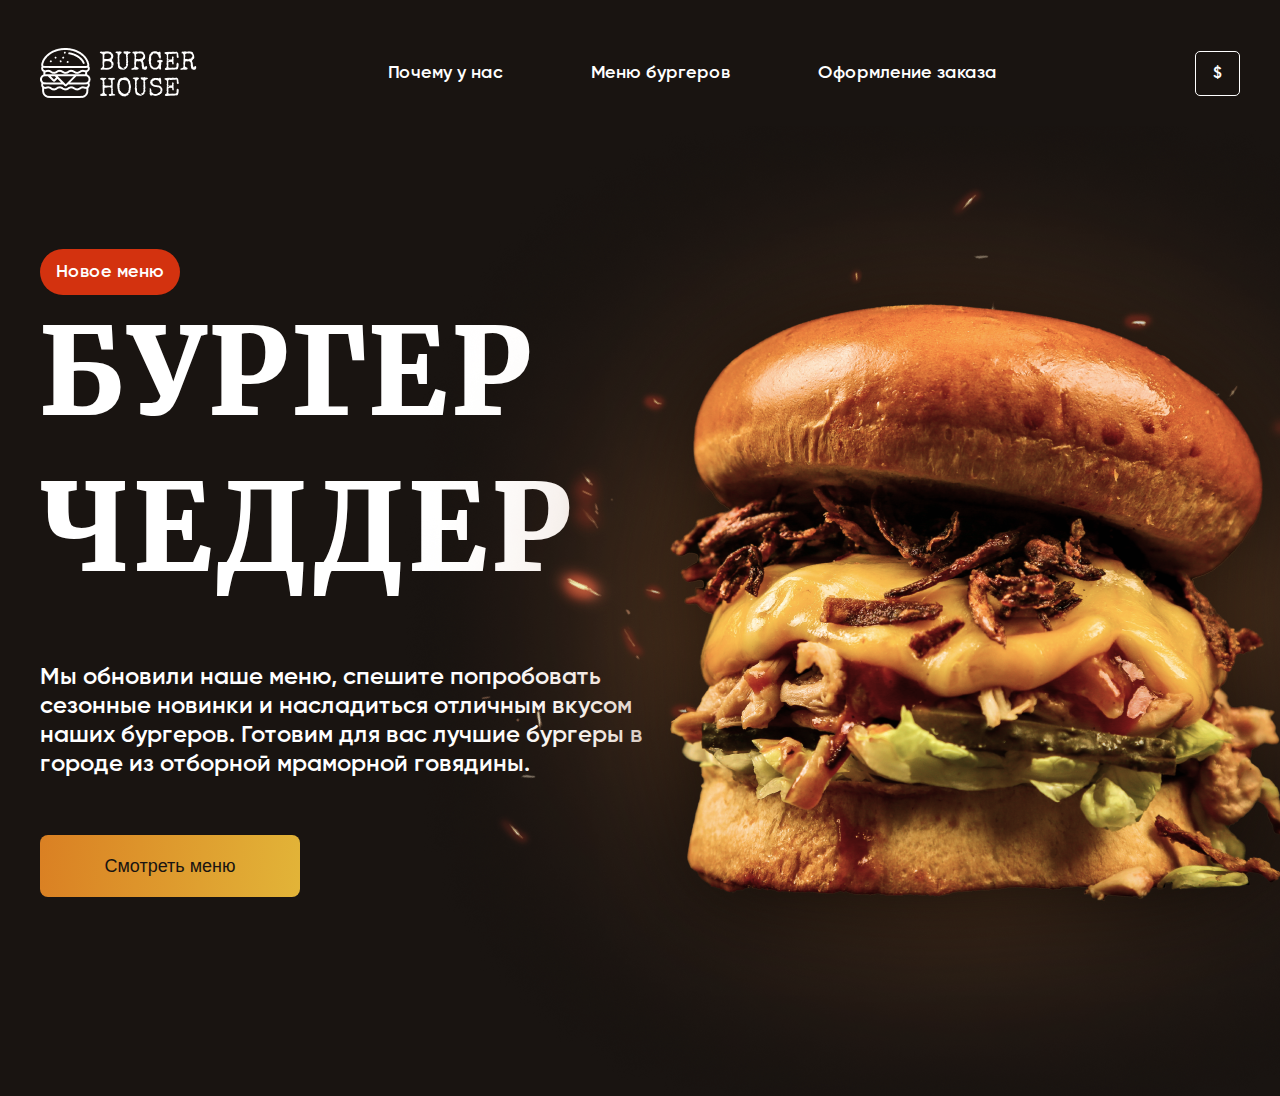
==== index.html @ 92b22e12 "first" ====
<!DOCTYPE html>
<html lang="en">
<head>
    <meta charset="UTF-8">
    <title>БУРГЕР ЧЕДДЕР</title>
    <link rel="stylesheet" href="styles/style.css">
</head>
<body>
<section class="main">
    <header class="header">
        <div class="container">
            <div class="logo">
                <img src="images/logo.png" alt="logo">
            </div>
            <nav class="menu">
                <ul class="menu-list">
                    <li class="menu-item">
                        <a href="#">Почему у нас</a>
                    </li>
                    <li class="menu-item">
                        <a href="#">Меню бургеров</a>
                    </li>
                    <li class="menu-item">
                        <a href="#">Оформление заказа</a>
                    </li>
                </ul>
            </nav>
            <div class="currency" title="Изменить валюту">$</div>
        </div>
    </header>
    <section class="main-content">
        <div class="container">
            <div class="main-info">
                <span class="main-small-info">Новое меню</span>
                <h1 class="main-title">бургер чеддер</h1>
                <p class="main-text">
                    Мы обновили наше меню, спешите попробовать сезонные новинки и насладиться отличным вкусом наших
                    бургеров. Готовим для вас лучшие бургеры в городе из отборной мраморной говядины.
                </p>
                <div class="main-action">
                    <button class="button">Смотреть меню</button>
                </div>
            </div>
            <img src="images/main_burger.png" alt="Big burger" class="main-image">
        </div>
    </section>
</section>
</body>
</html>
---- styles/style.css ----
* {
    margin: 0;
    padding: 0;
}

@font-face {
    font-family: 'Gilroy';
    src: url('../fonts/Gilroy-Semibold.ttf');
}

@font-face {
    font-family: 'Merriweather';
    src: url('../fonts/Merriweather-Black.ttf');
}

body {
    background-color: #191411;
    font-family: 'Gilroy', sans-serif;
    color: white;
}

.container {
    max-width: 1200px;
    margin: 0 auto;
}

.button {
    border-radius: 8px;
    background: linear-gradient(95.61deg, #DA8023 0%, #E2B438 100%);
    width: 260px;
    height: 62px;
    padding: 20px;
    box-sizing: border-box;
    display: flex;
    justify-content: center;
    align-items: center;
    border: none;
    cursor: pointer;
    outline: none;
    color: #191411;
    font-size: 18px;
}

.button:hover {
    background: linear-gradient(95.61deg, #ac6115 0%, #9e7a19 100%);
}

.main {
    overflow: hidden;
    background-image: url('../images/main_bg.png');
    background-position: top center;
}

.header {
    padding: 48px 0;
}

.header .container {
    display: flex;
    align-items: center;
}

.logo img {
    vertical-align: bottom;
}

.menu {
    margin-left: 191px;
}

.menu-list {
    list-style: none;
    display: flex;
}

.menu-item {
    margin-right: 88px;
}

.menu-item a {
    text-decoration: none;
    font-size: 18px;
    color: white;
    cursor: pointer;
}

.menu-item a:hover {
    border-bottom: 2px solid white;
}

.currency {
    border-radius: 5px;
    border: 1px solid #FFF;
    width: 45px;
    height: 45px;
    padding: 6px;
    box-sizing: border-box;
    text-align: center;
    cursor: pointer;
    line-height: 32px;
    margin-left: auto;
    user-select: none;
}

.main-content {
    padding-top: 103px;
    padding-bottom: 199px;
}

.main-content .container {
    position: relative;
}

.main-info {
    max-width: 608px;
}

.main-small-info {
    border-radius: 100px;
    background-color: #D3320F;
    padding: 12px 16px;
    box-sizing: border-box;
    display: inline-block;
    font-size: 18px;
}

.main-title {
    font-family: 'Merriweather', sans-serif;
    font-size: 120px;
    line-height: 130%;
    letter-spacing: 3.6px;
    text-transform: uppercase;
    margin-bottom: 56px;
}

.main-text {
    font-size: 24px;
    line-height: 29px;
    margin-bottom: 56px;
}

.main-image {
    position: absolute;
    top: -123px;
    left: calc(100% - 991px);
}
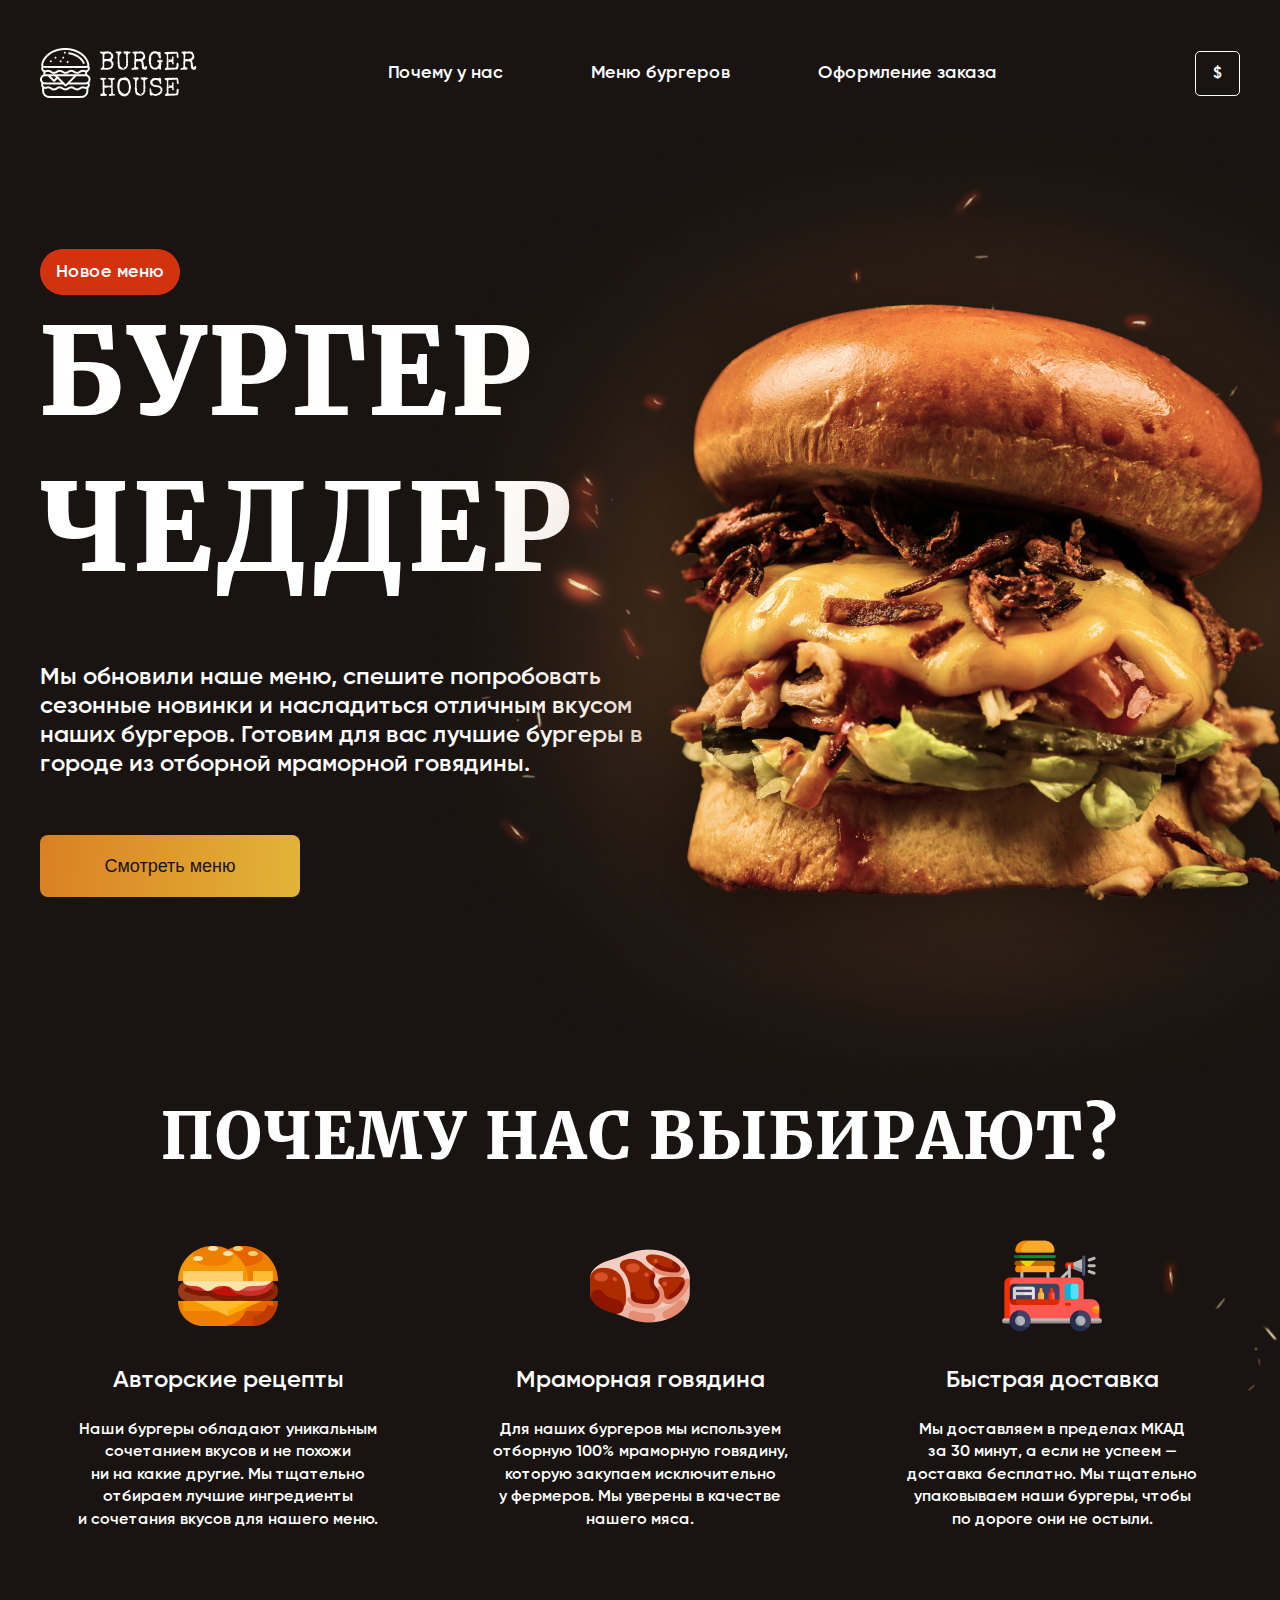
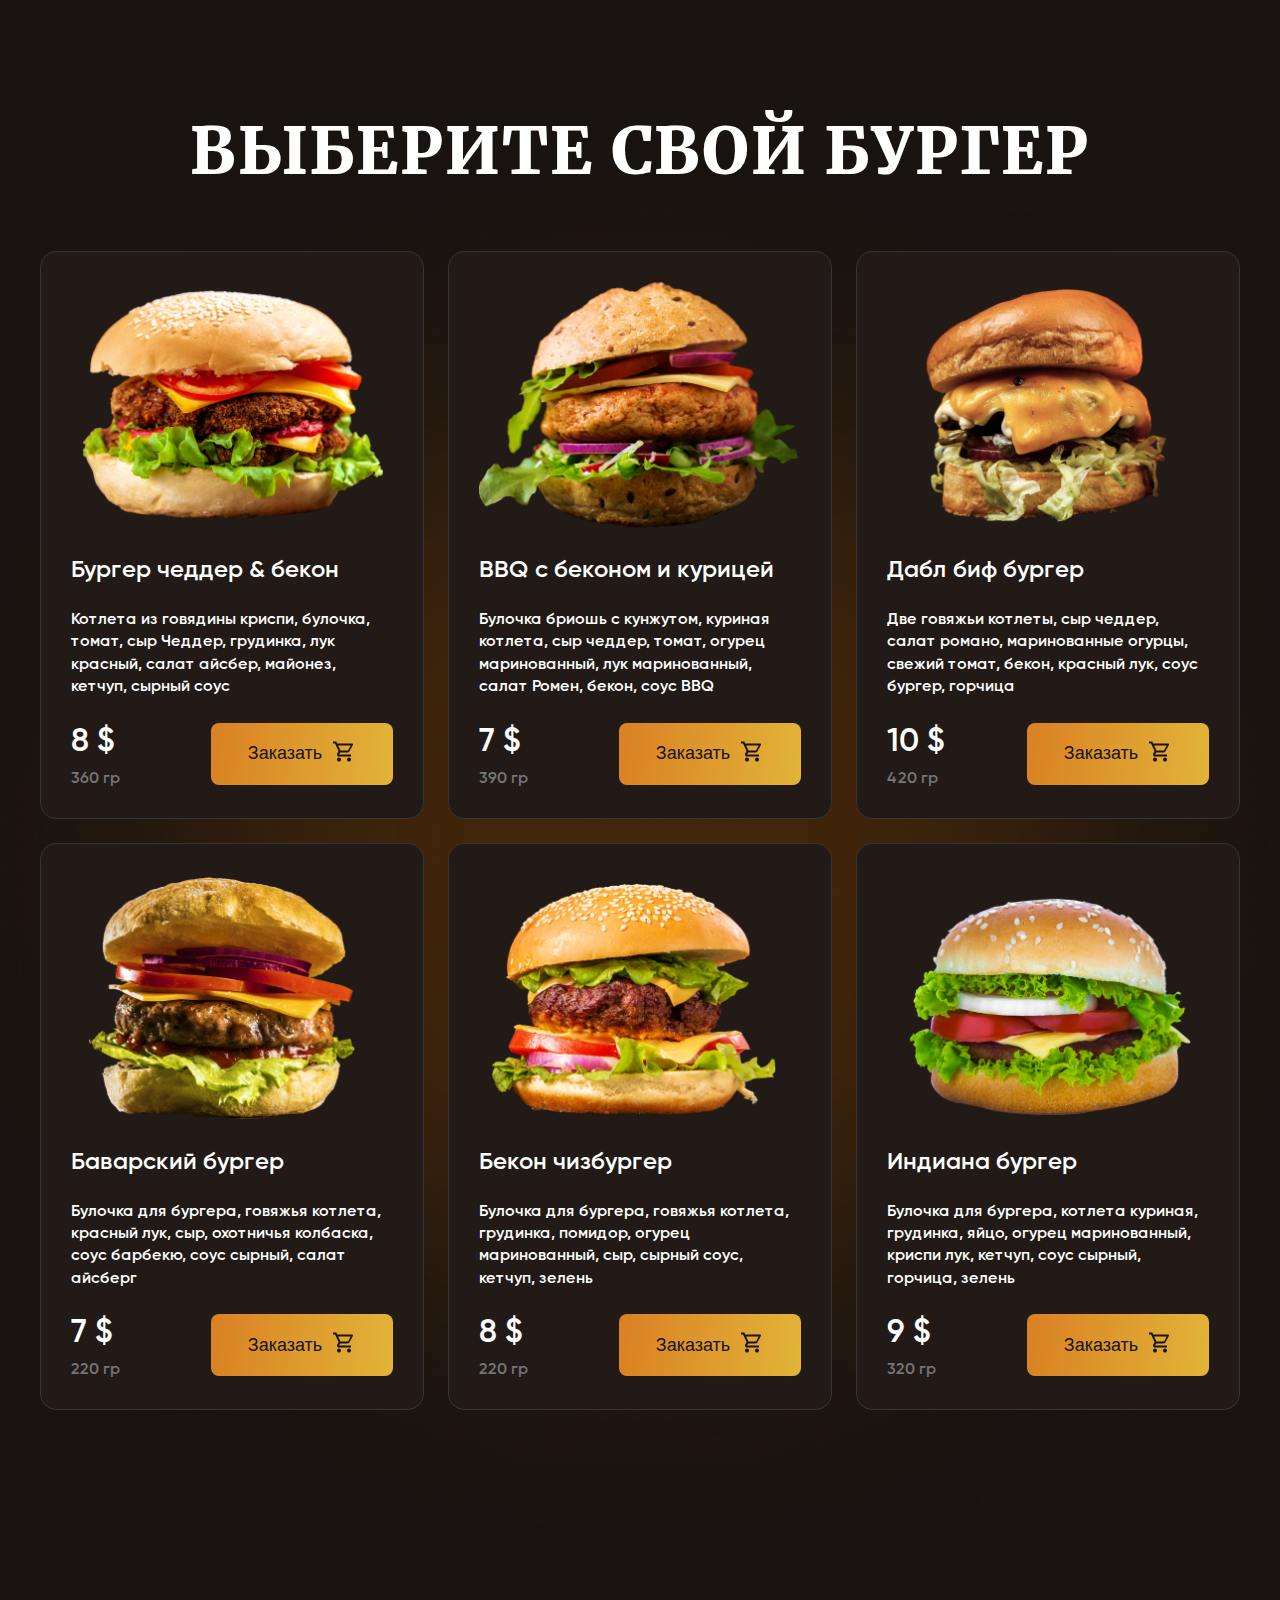
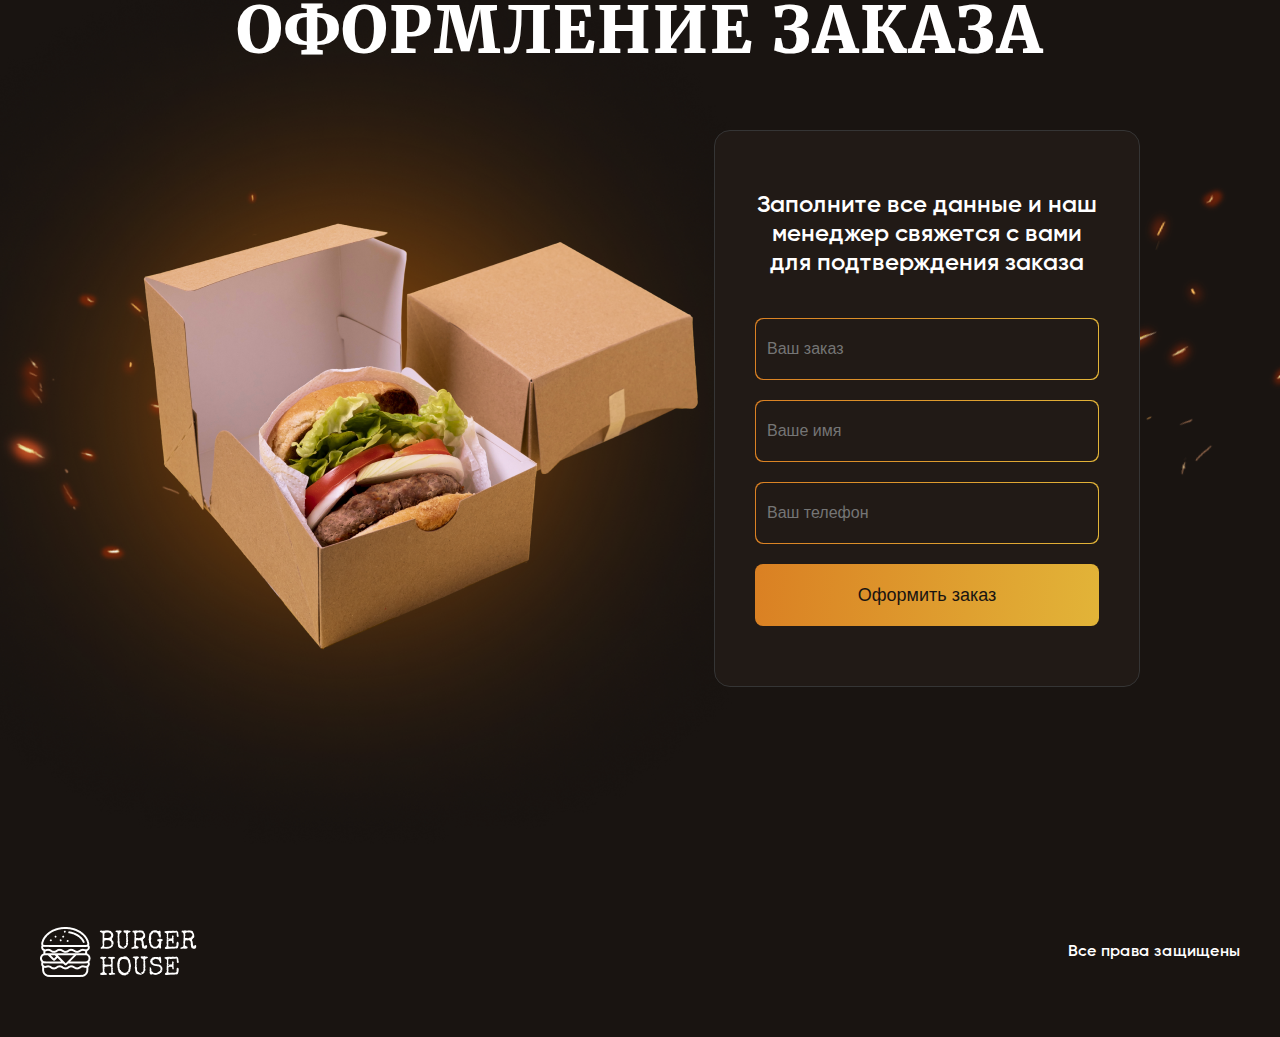
==== commit 5e6b0086: "final desktop" ====
--- a/index.html
+++ b/index.html
@@ -45,5 +45,260 @@
         </div>
     </section>
 </section>
+
+<section class="why">
+    <div class="container">
+        <div class="why-title common-title">почему нас выбирают?</div>
+        <div class="why-items">
+            <div class="why-item">
+                <img src="images/burger.png" alt="burger" class="why-item-image">
+                <div class="why-item-title">Авторские рецепты</div>
+                <div class="why-item-text">Наши бургеры обладают уникальным сочетанием вкусов и не похожи ни на какие
+                    другие. Мы тщательно отбираем лучшие ингредиенты и сочетания вкусов для нашего меню.
+                </div>
+            </div>
+            <div class="why-item">
+                <img src="images/meat.png" alt="meat" class="why-item-image">
+                <div class="why-item-title">Мраморная говядина</div>
+                <div class="why-item-text">Для наших бургеров мы используем отборную 100% мраморную говядину, которую
+                    закупаем исключительно у фермеров. Мы уверены в качестве нашего мяса.
+                </div>
+            </div>
+            <div class="why-item">
+                <img src="images/food_truck.png" alt="food track" class="why-item-image">
+                <div class="why-item-title">Быстрая доставка</div>
+                <div class="why-item-text">Мы доставляем в пределах МКАД за 30 минут, а если не успеем — доставка
+                    бесплатно. Мы тщательно упаковываем наши бургеры, чтобы по дороге они не остыли.
+                </div>
+            </div>
+        </div>
+    </div>
+</section>
+
+<section class="products">
+    <div class="container">
+        <div class="products-title common-title">выберите свой бургер</div>
+        <div class="products-items">
+            <div class="products-item">
+                <div class="products-item-image">
+                    <img src="images/burger1.png" alt="burger 1">
+                </div>
+                <div class="products-item-title">Бургер чеддер & бекон</div>
+                <div class="products-item-text">
+                    Котлета из говядины криспи, булочка, томат, сыр Чеддер, грудинка, лук красный, салат айсбер,
+                    майонез, кетчуп, сырный соус
+                </div>
+                <div class="products-item-extra">
+                    <div class="products-item-info">
+                        <div class="products-item-price">8 $</div>
+                        <div class="products-item-weight">360 гр</div>
+                    </div>
+                    <div class="products-item-action">
+                        <button class="button products-button">
+                            <span>Заказать</span>
+                            <span>
+                                <svg width="24" height="25" viewBox="0 0 24 25" fill="none"
+                                     xmlns="http://www.w3.org/2000/svg">
+                                <g id="shopping-card">
+                                <path id="Vector"
+                                      d="M17 18.5C17.5304 18.5 18.0391 18.7107 18.4142 19.0858C18.7893 19.4609 19 19.9696 19 20.5C19 21.0304 18.7893 21.5391 18.4142 21.9142C18.0391 22.2893 17.5304 22.5 17 22.5C16.4696 22.5 15.9609 22.2893 15.5858 21.9142C15.2107 21.5391 15 21.0304 15 20.5C15 19.39 15.89 18.5 17 18.5ZM1 2.5H4.27L5.21 4.5H20C20.2652 4.5 20.5196 4.60536 20.7071 4.79289C20.8946 4.98043 21 5.23478 21 5.5C21 5.67 20.95 5.84 20.88 6L17.3 12.47C16.96 13.08 16.3 13.5 15.55 13.5H8.1L7.2 15.13L7.17 15.25C7.17 15.3163 7.19634 15.3799 7.24322 15.4268C7.29011 15.4737 7.3537 15.5 7.42 15.5H19V17.5H7C6.46957 17.5 5.96086 17.2893 5.58579 16.9142C5.21071 16.5391 5 16.0304 5 15.5C5 15.15 5.09 14.82 5.24 14.54L6.6 12.09L3 4.5H1V2.5ZM7 18.5C7.53043 18.5 8.03914 18.7107 8.41421 19.0858C8.78929 19.4609 9 19.9696 9 20.5C9 21.0304 8.78929 21.5391 8.41421 21.9142C8.03914 22.2893 7.53043 22.5 7 22.5C6.46957 22.5 5.96086 22.2893 5.58579 21.9142C5.21071 21.5391 5 21.0304 5 20.5C5 19.39 5.89 18.5 7 18.5ZM16 11.5L18.78 6.5H6.14L8.5 11.5H16Z"
+                                      fill="#191411"/>
+                                </g>
+                                </svg>
+                            </span>
+                        </button>
+                    </div>
+                </div>
+            </div>
+            <div class="products-item">
+                <div class="products-item-image">
+                    <img src="images/burger2.png" alt="burger 2">
+                </div>
+                <div class="products-item-title">BBQ с беконом и курицей</div>
+                <div class="products-item-text">
+                    Булочка бриошь с кунжутом, куриная котлета, сыр чеддер, томат, огурец маринованный, лук
+                    маринованный, салат Ромен, бекон, соус BBQ
+                </div>
+                <div class="products-item-extra">
+                    <div class="products-item-info">
+                        <div class="products-item-price">7 $</div>
+                        <div class="products-item-weight">390 гр</div>
+                    </div>
+                    <div class="products-item-action">
+                        <button class="button products-button">
+                            <span>Заказать</span>
+                            <span>
+                                <svg width="24" height="25" viewBox="0 0 24 25" fill="none"
+                                     xmlns="http://www.w3.org/2000/svg">
+                                <g id="shopping-card">
+                                <path id="Vector"
+                                      d="M17 18.5C17.5304 18.5 18.0391 18.7107 18.4142 19.0858C18.7893 19.4609 19 19.9696 19 20.5C19 21.0304 18.7893 21.5391 18.4142 21.9142C18.0391 22.2893 17.5304 22.5 17 22.5C16.4696 22.5 15.9609 22.2893 15.5858 21.9142C15.2107 21.5391 15 21.0304 15 20.5C15 19.39 15.89 18.5 17 18.5ZM1 2.5H4.27L5.21 4.5H20C20.2652 4.5 20.5196 4.60536 20.7071 4.79289C20.8946 4.98043 21 5.23478 21 5.5C21 5.67 20.95 5.84 20.88 6L17.3 12.47C16.96 13.08 16.3 13.5 15.55 13.5H8.1L7.2 15.13L7.17 15.25C7.17 15.3163 7.19634 15.3799 7.24322 15.4268C7.29011 15.4737 7.3537 15.5 7.42 15.5H19V17.5H7C6.46957 17.5 5.96086 17.2893 5.58579 16.9142C5.21071 16.5391 5 16.0304 5 15.5C5 15.15 5.09 14.82 5.24 14.54L6.6 12.09L3 4.5H1V2.5ZM7 18.5C7.53043 18.5 8.03914 18.7107 8.41421 19.0858C8.78929 19.4609 9 19.9696 9 20.5C9 21.0304 8.78929 21.5391 8.41421 21.9142C8.03914 22.2893 7.53043 22.5 7 22.5C6.46957 22.5 5.96086 22.2893 5.58579 21.9142C5.21071 21.5391 5 21.0304 5 20.5C5 19.39 5.89 18.5 7 18.5ZM16 11.5L18.78 6.5H6.14L8.5 11.5H16Z"
+                                      fill="#191411"/>
+                                </g>
+                                </svg>
+                            </span>
+                        </button>
+                    </div>
+                </div>
+            </div>
+            <div class="products-item">
+                <div class="products-item-image">
+                    <img src="images/burger3.png" alt="burger 3">
+                </div>
+                <div class="products-item-title">Дабл биф бургер</div>
+                <div class="products-item-text">
+                    Две говяжьи котлеты, сыр чеддер, салат романо, маринованные огурцы, свежий томат, бекон, красный
+                    лук, соус бургер, горчица
+                </div>
+                <div class="products-item-extra">
+                    <div class="products-item-info">
+                        <div class="products-item-price">10 $</div>
+                        <div class="products-item-weight">420 гр</div>
+                    </div>
+                    <div class="products-item-action">
+                        <button class="button products-button">
+                            <span>Заказать</span>
+                            <span>
+                                <svg width="24" height="25" viewBox="0 0 24 25" fill="none"
+                                     xmlns="http://www.w3.org/2000/svg">
+                                <g id="shopping-card">
+                                <path id="Vector"
+                                      d="M17 18.5C17.5304 18.5 18.0391 18.7107 18.4142 19.0858C18.7893 19.4609 19 19.9696 19 20.5C19 21.0304 18.7893 21.5391 18.4142 21.9142C18.0391 22.2893 17.5304 22.5 17 22.5C16.4696 22.5 15.9609 22.2893 15.5858 21.9142C15.2107 21.5391 15 21.0304 15 20.5C15 19.39 15.89 18.5 17 18.5ZM1 2.5H4.27L5.21 4.5H20C20.2652 4.5 20.5196 4.60536 20.7071 4.79289C20.8946 4.98043 21 5.23478 21 5.5C21 5.67 20.95 5.84 20.88 6L17.3 12.47C16.96 13.08 16.3 13.5 15.55 13.5H8.1L7.2 15.13L7.17 15.25C7.17 15.3163 7.19634 15.3799 7.24322 15.4268C7.29011 15.4737 7.3537 15.5 7.42 15.5H19V17.5H7C6.46957 17.5 5.96086 17.2893 5.58579 16.9142C5.21071 16.5391 5 16.0304 5 15.5C5 15.15 5.09 14.82 5.24 14.54L6.6 12.09L3 4.5H1V2.5ZM7 18.5C7.53043 18.5 8.03914 18.7107 8.41421 19.0858C8.78929 19.4609 9 19.9696 9 20.5C9 21.0304 8.78929 21.5391 8.41421 21.9142C8.03914 22.2893 7.53043 22.5 7 22.5C6.46957 22.5 5.96086 22.2893 5.58579 21.9142C5.21071 21.5391 5 21.0304 5 20.5C5 19.39 5.89 18.5 7 18.5ZM16 11.5L18.78 6.5H6.14L8.5 11.5H16Z"
+                                      fill="#191411"/>
+                                </g>
+                                </svg>
+                            </span>
+                        </button>
+                    </div>
+                </div>
+            </div>
+            <div class="products-item">
+                <div class="products-item-image">
+                    <img src="images/burger4.png" alt="burger 4">
+                </div>
+                <div class="products-item-title">Баварский бургер</div>
+                <div class="products-item-text">
+                    Булочка для бургера, говяжья котлета, красный лук, сыр, охотничья колбаска, соус барбекю, соус
+                    сырный, салат айсберг
+                </div>
+                <div class="products-item-extra">
+                    <div class="products-item-info">
+                        <div class="products-item-price">7 $</div>
+                        <div class="products-item-weight">220 гр</div>
+                    </div>
+                    <div class="products-item-action">
+                        <button class="button products-button">
+                            <span>Заказать</span>
+                            <span>
+                                <svg width="24" height="25" viewBox="0 0 24 25" fill="none"
+                                     xmlns="http://www.w3.org/2000/svg">
+                                <g id="shopping-card">
+                                <path id="Vector"
+                                      d="M17 18.5C17.5304 18.5 18.0391 18.7107 18.4142 19.0858C18.7893 19.4609 19 19.9696 19 20.5C19 21.0304 18.7893 21.5391 18.4142 21.9142C18.0391 22.2893 17.5304 22.5 17 22.5C16.4696 22.5 15.9609 22.2893 15.5858 21.9142C15.2107 21.5391 15 21.0304 15 20.5C15 19.39 15.89 18.5 17 18.5ZM1 2.5H4.27L5.21 4.5H20C20.2652 4.5 20.5196 4.60536 20.7071 4.79289C20.8946 4.98043 21 5.23478 21 5.5C21 5.67 20.95 5.84 20.88 6L17.3 12.47C16.96 13.08 16.3 13.5 15.55 13.5H8.1L7.2 15.13L7.17 15.25C7.17 15.3163 7.19634 15.3799 7.24322 15.4268C7.29011 15.4737 7.3537 15.5 7.42 15.5H19V17.5H7C6.46957 17.5 5.96086 17.2893 5.58579 16.9142C5.21071 16.5391 5 16.0304 5 15.5C5 15.15 5.09 14.82 5.24 14.54L6.6 12.09L3 4.5H1V2.5ZM7 18.5C7.53043 18.5 8.03914 18.7107 8.41421 19.0858C8.78929 19.4609 9 19.9696 9 20.5C9 21.0304 8.78929 21.5391 8.41421 21.9142C8.03914 22.2893 7.53043 22.5 7 22.5C6.46957 22.5 5.96086 22.2893 5.58579 21.9142C5.21071 21.5391 5 21.0304 5 20.5C5 19.39 5.89 18.5 7 18.5ZM16 11.5L18.78 6.5H6.14L8.5 11.5H16Z"
+                                      fill="#191411"/>
+                                </g>
+                                </svg>
+                            </span>
+                        </button>
+                    </div>
+                </div>
+            </div>
+            <div class="products-item">
+                <div class="products-item-image">
+                    <img src="images/burger5.png" alt="burger 5">
+                </div>
+                <div class="products-item-title">Бекон чизбургер</div>
+                <div class="products-item-text">
+                    Булочка для бургера, говяжья котлета, грудинка, помидор, огурец маринованный, сыр, сырный соус,
+                    кетчуп, зелень
+                </div>
+                <div class="products-item-extra">
+                    <div class="products-item-info">
+                        <div class="products-item-price">8 $</div>
+                        <div class="products-item-weight">220 гр</div>
+                    </div>
+                    <div class="products-item-action">
+                        <button class="button products-button">
+                            <span>Заказать</span>
+                            <span>
+                                <svg width="24" height="25" viewBox="0 0 24 25" fill="none"
+                                     xmlns="http://www.w3.org/2000/svg">
+                                <g id="shopping-card">
+                                <path id="Vector"
+                                      d="M17 18.5C17.5304 18.5 18.0391 18.7107 18.4142 19.0858C18.7893 19.4609 19 19.9696 19 20.5C19 21.0304 18.7893 21.5391 18.4142 21.9142C18.0391 22.2893 17.5304 22.5 17 22.5C16.4696 22.5 15.9609 22.2893 15.5858 21.9142C15.2107 21.5391 15 21.0304 15 20.5C15 19.39 15.89 18.5 17 18.5ZM1 2.5H4.27L5.21 4.5H20C20.2652 4.5 20.5196 4.60536 20.7071 4.79289C20.8946 4.98043 21 5.23478 21 5.5C21 5.67 20.95 5.84 20.88 6L17.3 12.47C16.96 13.08 16.3 13.5 15.55 13.5H8.1L7.2 15.13L7.17 15.25C7.17 15.3163 7.19634 15.3799 7.24322 15.4268C7.29011 15.4737 7.3537 15.5 7.42 15.5H19V17.5H7C6.46957 17.5 5.96086 17.2893 5.58579 16.9142C5.21071 16.5391 5 16.0304 5 15.5C5 15.15 5.09 14.82 5.24 14.54L6.6 12.09L3 4.5H1V2.5ZM7 18.5C7.53043 18.5 8.03914 18.7107 8.41421 19.0858C8.78929 19.4609 9 19.9696 9 20.5C9 21.0304 8.78929 21.5391 8.41421 21.9142C8.03914 22.2893 7.53043 22.5 7 22.5C6.46957 22.5 5.96086 22.2893 5.58579 21.9142C5.21071 21.5391 5 21.0304 5 20.5C5 19.39 5.89 18.5 7 18.5ZM16 11.5L18.78 6.5H6.14L8.5 11.5H16Z"
+                                      fill="#191411"/>
+                                </g>
+                                </svg>
+                            </span>
+                        </button>
+                    </div>
+                </div>
+            </div>
+            <div class="products-item">
+                <div class="products-item-image">
+                    <img src="images/burger6.png" alt="burger 6">
+                </div>
+                <div class="products-item-title">Индиана бургер</div>
+                <div class="products-item-text">
+                    Булочка для бургера, котлета куриная, грудинка, яйцо, огурец маринованный, криспи лук, кетчуп, соус
+                    сырный, горчица, зелень
+                </div>
+                <div class="products-item-extra">
+                    <div class="products-item-info">
+                        <div class="products-item-price">9 $</div>
+                        <div class="products-item-weight">320 гр</div>
+                    </div>
+                    <div class="products-item-action">
+                        <button class="button products-button">
+                            <span>Заказать</span>
+                            <span>
+                                <svg width="24" height="25" viewBox="0 0 24 25" fill="none"
+                                     xmlns="http://www.w3.org/2000/svg">
+                                <g id="shopping-card">
+                                <path id="Vector"
+                                      d="M17 18.5C17.5304 18.5 18.0391 18.7107 18.4142 19.0858C18.7893 19.4609 19 19.9696 19 20.5C19 21.0304 18.7893 21.5391 18.4142 21.9142C18.0391 22.2893 17.5304 22.5 17 22.5C16.4696 22.5 15.9609 22.2893 15.5858 21.9142C15.2107 21.5391 15 21.0304 15 20.5C15 19.39 15.89 18.5 17 18.5ZM1 2.5H4.27L5.21 4.5H20C20.2652 4.5 20.5196 4.60536 20.7071 4.79289C20.8946 4.98043 21 5.23478 21 5.5C21 5.67 20.95 5.84 20.88 6L17.3 12.47C16.96 13.08 16.3 13.5 15.55 13.5H8.1L7.2 15.13L7.17 15.25C7.17 15.3163 7.19634 15.3799 7.24322 15.4268C7.29011 15.4737 7.3537 15.5 7.42 15.5H19V17.5H7C6.46957 17.5 5.96086 17.2893 5.58579 16.9142C5.21071 16.5391 5 16.0304 5 15.5C5 15.15 5.09 14.82 5.24 14.54L6.6 12.09L3 4.5H1V2.5ZM7 18.5C7.53043 18.5 8.03914 18.7107 8.41421 19.0858C8.78929 19.4609 9 19.9696 9 20.5C9 21.0304 8.78929 21.5391 8.41421 21.9142C8.03914 22.2893 7.53043 22.5 7 22.5C6.46957 22.5 5.96086 22.2893 5.58579 21.9142C5.21071 21.5391 5 21.0304 5 20.5C5 19.39 5.89 18.5 7 18.5ZM16 11.5L18.78 6.5H6.14L8.5 11.5H16Z"
+                                      fill="#191411"/>
+                                </g>
+                                </svg>
+                            </span>
+                        </button>
+                    </div>
+                </div>
+            </div>
+        </div>
+    </div>
+</section>
+
+<section class="order">
+    <div class="container">
+        <div class="order-title common-title">оформление заказа</div>
+        <img src="images/order_image.png" alt="order box" class="order-image">
+        <div class="order-form">
+            <div class="order-form-text">
+                Заполните все данные и наш менеджер свяжется с вами для подтверждения заказа
+            </div>
+            <div class="order-form-inputs">
+                <div class="order-form-input">
+                    <input type="text" placeholder="Ваш заказ">
+                </div>
+                <div class="order-form-input">
+                    <input type="text" placeholder="Ваше имя">
+                </div>
+                <div class="order-form-input">
+                    <input type="text" placeholder="Ваш телефон">
+                </div>
+                <button class="button">Оформить заказ</button>
+            </div>
+        </div>
+    </div>
+</section>
+<footer class="footer">
+    <div class="container">
+        <div class="logo">
+            <img src="images/logo.png" alt="logo">
+        </div>
+        <div class="rights">Все права защищены</div>
+    </div>
+</footer>
 </body>
 </html>--- a/styles/style.css
+++ b/styles/style.css
@@ -43,6 +43,15 @@
 
 .button:hover {
     background: linear-gradient(95.61deg, #ac6115 0%, #9e7a19 100%);
+}
+
+.common-title {
+    font-family: 'Merriweather', sans-serif;
+    font-size: 64px;
+    line-height: 80px;
+    letter-spacing: 1.92px;
+    text-transform: uppercase;
+    text-align: center;
 }
 
 .main {
@@ -143,4 +152,190 @@
     position: absolute;
     top: -123px;
     left: calc(100% - 991px);
+}
+
+.why {
+    background-image: url('../images/whybg.png');
+    background-position: top center;
+    overflow: hidden;
+    padding-bottom: 180px;
+}
+
+.why-items {
+    margin-top: 60px;
+    display: grid;
+    gap: 100px;
+    grid-template-columns: repeat(3, 312px);
+    justify-content: center;
+}
+
+.why-item {
+    text-align: center;
+}
+
+.why-item-title {
+    font-size: 24px;
+    line-height: 29px;
+    padding: 24px 0;
+}
+
+.why-item-text {
+    font-size: 16px;
+    line-height: 140%;
+}
+
+.products {
+    background-image: url('../images/burgers_bg.png');
+    background-position: top center;
+    background-size: 1480px;
+    padding-bottom: 180px;
+}
+
+.products-items {
+    display: grid;
+    grid-template-columns: repeat(3, 384px);
+    gap: 24px;
+    margin-top: 60px;
+}
+
+.products-item {
+    padding: 30px;
+    background-color: #211A16;
+    border-radius: 16px;
+    border: 1px solid #353535;
+}
+
+.products-item-image {
+    height: 250px;
+}
+
+.products-item-image img {
+    max-width: 100%;
+}
+
+.products-item-title {
+    padding: 24px 0;
+    line-height: 29px;
+    font-size: 24px;
+}
+
+.products-item-text {
+    font-size: 16px;
+    line-height: 140%;
+    margin-bottom: 24px;
+}
+
+.products-item-extra {
+    display: flex;
+    justify-content: space-between;
+}
+
+.products-item-price {
+    font-size: 32px;
+    line-height: 39px;
+    margin-bottom: 8px;
+}
+
+.products-item-weight {
+    font-size: 16px;
+    color: #757575;
+    line-height: 18px;
+}
+
+.button.products-button {
+    display: flex;
+    align-items: center;
+    justify-content: center;
+    width: 182px;
+    height: 62px;
+}
+
+.button.products-button span:first-child {
+    margin-right: 10px;
+}
+
+.order {
+    background-image: url('../images/order_bg.png');
+    background-position: top center;
+    background-repeat: no-repeat;
+    padding-bottom: 180px;
+    overflow: hidden;
+}
+
+.order .container {
+    position: relative;
+}
+
+.order-image {
+    position: absolute;
+    top: 0;
+    right: calc(100% - 764px);
+    z-index: -1;
+}
+
+.order-form {
+    border-radius: 16px;
+    border: 1px solid #353535;
+    background-color: #211A16;
+    margin-top: 60px;
+    max-width: 426px;
+    box-sizing: border-box;
+    padding: 60px 40px;
+    margin-left: 674px;
+}
+
+.order-form-text {
+    text-align: center;
+    font-size: 24px;
+    line-height: 29px;
+}
+
+.order-form-inputs {
+    display: flex;
+    flex-direction: column;
+    margin-top: 40px;
+}
+
+.order-form-input {
+    background: linear-gradient(95.61deg, #DA8023 0%, #E2B438 100%);
+    width: 344px;
+    height: 62px;
+    border-radius: 8px;
+    margin-bottom: 20px;
+    display: flex;
+    align-items: center;
+    justify-content: center;
+}
+
+.order-form-input input {
+    padding: 20px 10px;
+    background-color: #211A16;
+    border-radius: 8px;
+    width: 342px;
+    height: 60px;
+    box-sizing: border-box;
+    outline: none;
+    border: 1px solid transparent;
+    color: white;
+    font-size: 16px;
+}
+
+.order-form-inputs button {
+    width: 344px;
+    height: 62px;
+}
+
+.footer {
+    padding: 60px 0;
+}
+
+.footer .container {
+    display: flex;
+    align-items: center;
+    justify-content: space-between;
+}
+
+.rights {
+    font-size: 16px;
+    line-height: 20px;
 }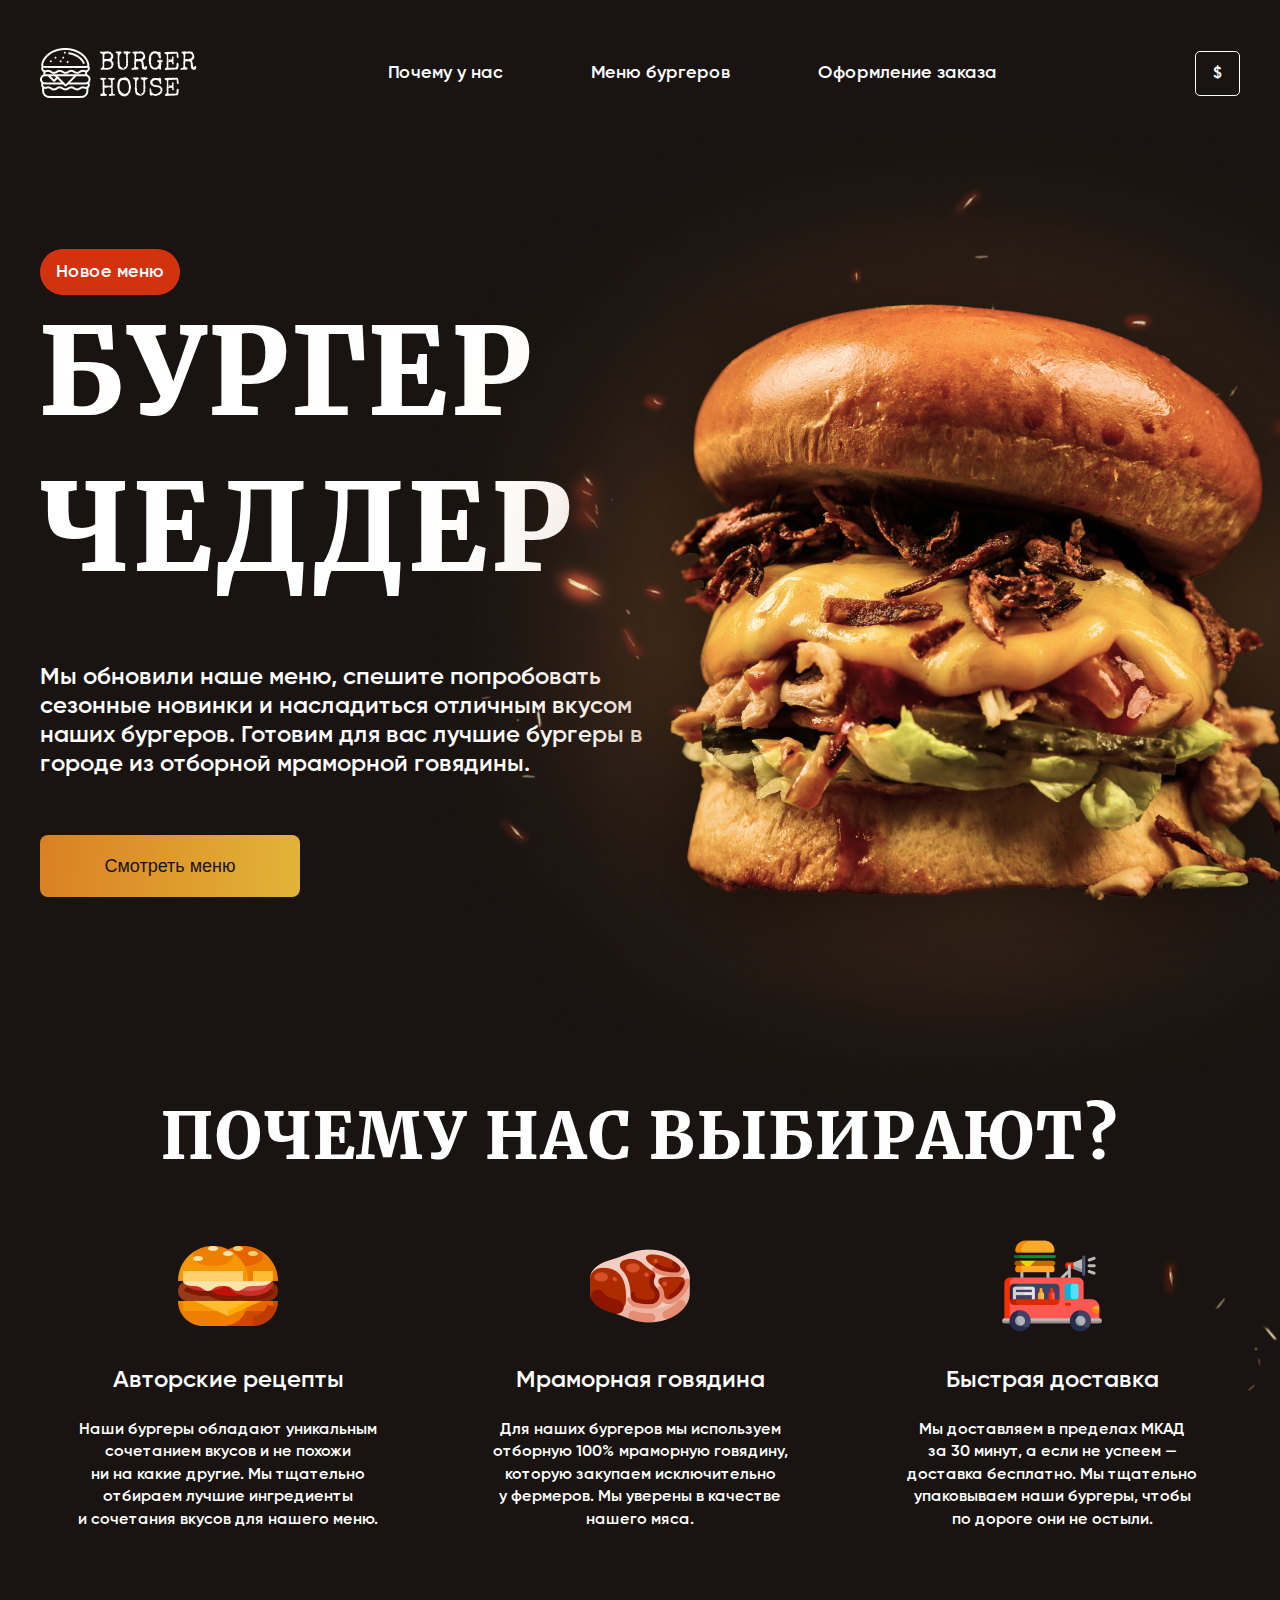
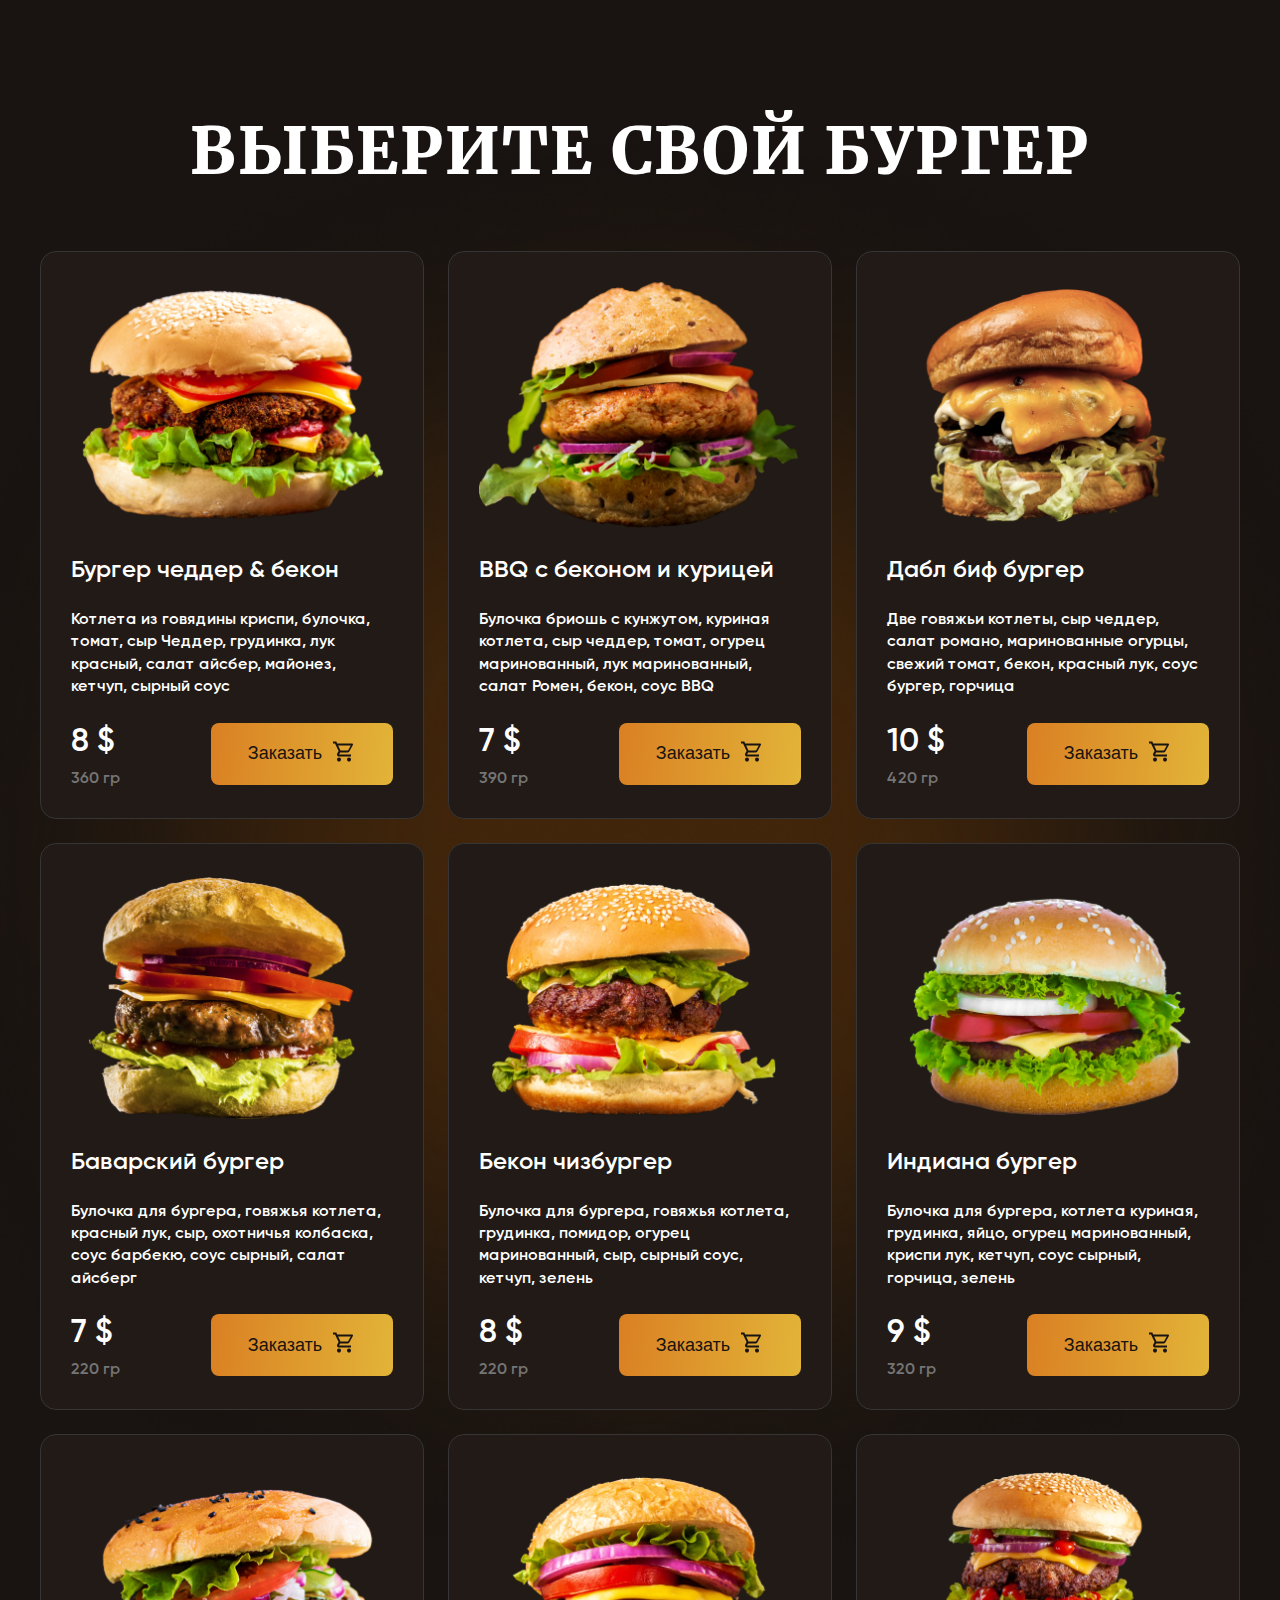
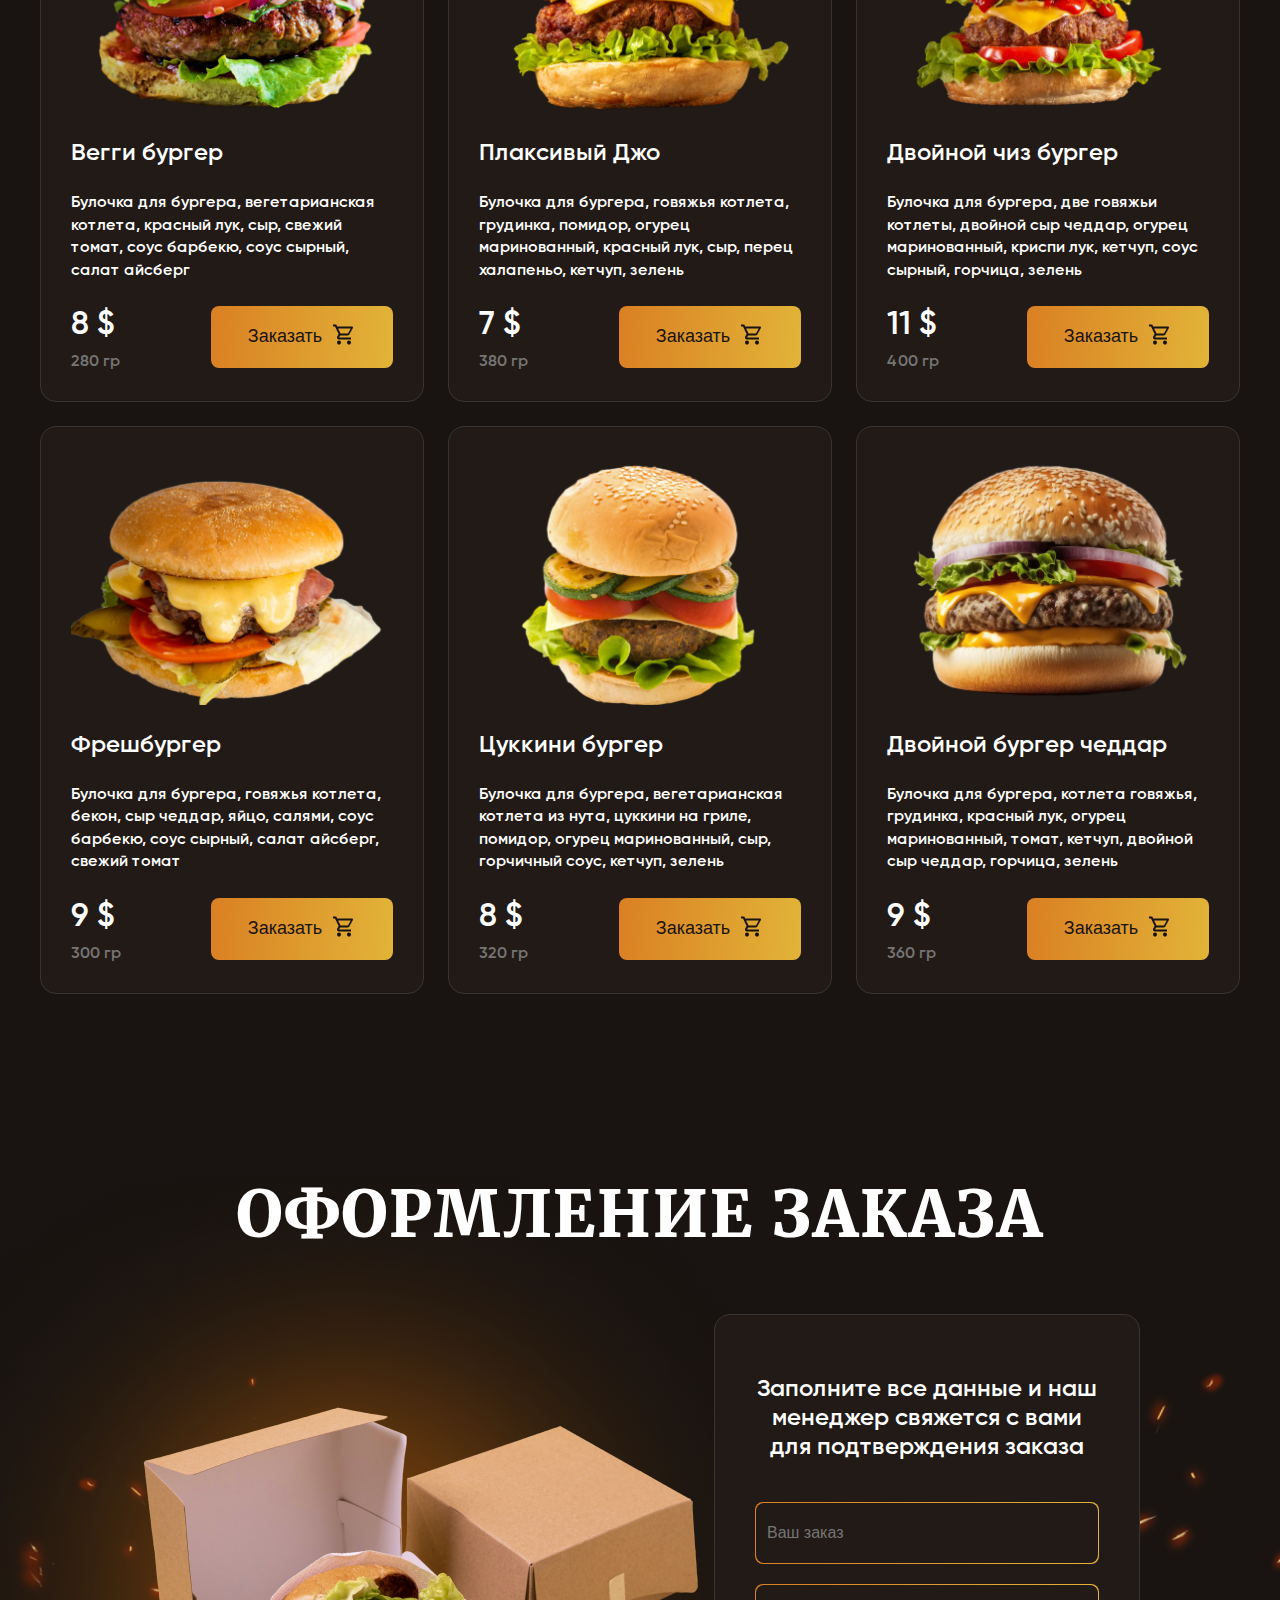
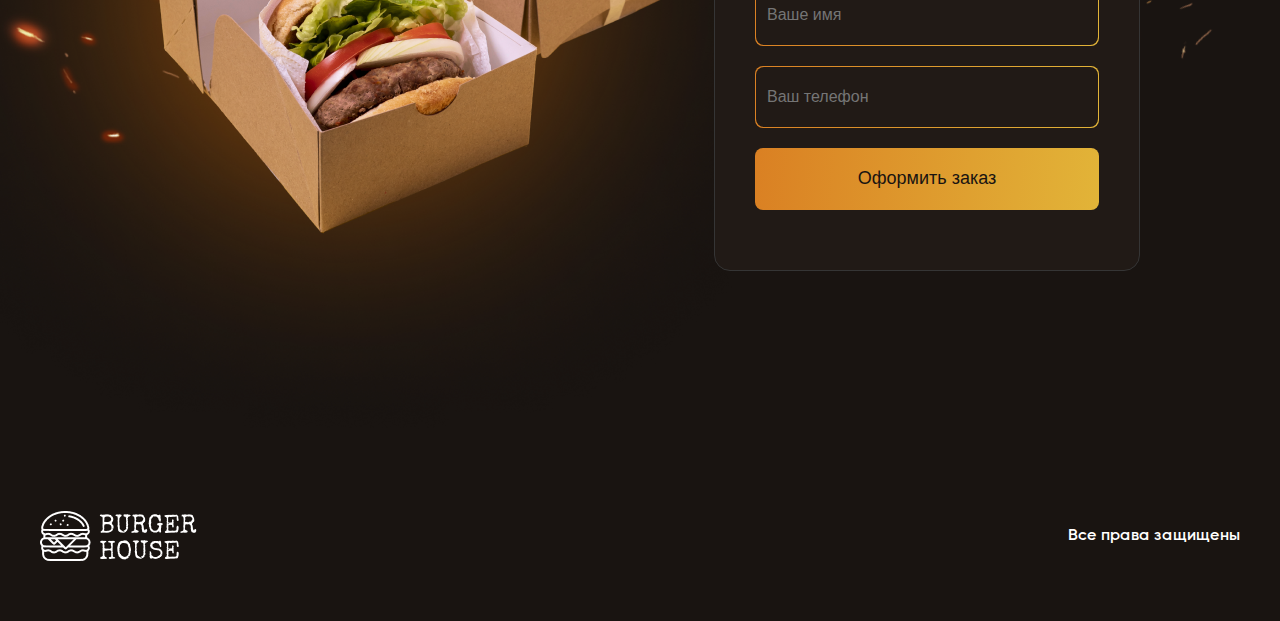
==== commit 86b6e23c: "add new items" ====
--- a/index.html
+++ b/index.html
@@ -265,10 +265,192 @@
                     </div>
                 </div>
             </div>
+            <div class="products-item">
+                <div class="products-item-image">
+                    <img src="images/burger7.png" alt="burger 7">
+                </div>
+                <div class="products-item-title">Вегги бургер</div>
+                <div class="products-item-text">
+                    Булочка для бургера, вегетарианская котлета, красный лук, сыр, свежий томат, соус барбекю, соус
+                    сырный, салат айсберг
+                </div>
+                <div class="products-item-extra">
+                    <div class="products-item-info">
+                        <div class="products-item-price">8 $</div>
+                        <div class="products-item-weight">280 гр</div>
+                    </div>
+                    <div class="products-item-action">
+                        <button class="button products-button">
+                            <span>Заказать</span>
+                            <span>
+                                <svg width="24" height="25" viewBox="0 0 24 25" fill="none"
+                                     xmlns="http://www.w3.org/2000/svg">
+                                <g id="shopping-card">
+                                <path id="Vector"
+                                      d="M17 18.5C17.5304 18.5 18.0391 18.7107 18.4142 19.0858C18.7893 19.4609 19 19.9696 19 20.5C19 21.0304 18.7893 21.5391 18.4142 21.9142C18.0391 22.2893 17.5304 22.5 17 22.5C16.4696 22.5 15.9609 22.2893 15.5858 21.9142C15.2107 21.5391 15 21.0304 15 20.5C15 19.39 15.89 18.5 17 18.5ZM1 2.5H4.27L5.21 4.5H20C20.2652 4.5 20.5196 4.60536 20.7071 4.79289C20.8946 4.98043 21 5.23478 21 5.5C21 5.67 20.95 5.84 20.88 6L17.3 12.47C16.96 13.08 16.3 13.5 15.55 13.5H8.1L7.2 15.13L7.17 15.25C7.17 15.3163 7.19634 15.3799 7.24322 15.4268C7.29011 15.4737 7.3537 15.5 7.42 15.5H19V17.5H7C6.46957 17.5 5.96086 17.2893 5.58579 16.9142C5.21071 16.5391 5 16.0304 5 15.5C5 15.15 5.09 14.82 5.24 14.54L6.6 12.09L3 4.5H1V2.5ZM7 18.5C7.53043 18.5 8.03914 18.7107 8.41421 19.0858C8.78929 19.4609 9 19.9696 9 20.5C9 21.0304 8.78929 21.5391 8.41421 21.9142C8.03914 22.2893 7.53043 22.5 7 22.5C6.46957 22.5 5.96086 22.2893 5.58579 21.9142C5.21071 21.5391 5 21.0304 5 20.5C5 19.39 5.89 18.5 7 18.5ZM16 11.5L18.78 6.5H6.14L8.5 11.5H16Z"
+                                      fill="#191411"/>
+                                </g>
+                                </svg>
+                            </span>
+                        </button>
+                    </div>
+                </div>
+            </div>
+            <div class="products-item">
+                <div class="products-item-image">
+                    <img src="images/burger8.png" alt="burger 8">
+                </div>
+                <div class="products-item-title">Плаксивый Джо</div>
+                <div class="products-item-text">
+                    Булочка для бургера, говяжья котлета, грудинка, помидор, огурец маринованный, красный лук, сыр,
+                    перец халапеньо, кетчуп, зелень
+                </div>
+                <div class="products-item-extra">
+                    <div class="products-item-info">
+                        <div class="products-item-price">7 $</div>
+                        <div class="products-item-weight">380 гр</div>
+                    </div>
+                    <div class="products-item-action">
+                        <button class="button products-button">
+                            <span>Заказать</span>
+                            <span>
+                                <svg width="24" height="25" viewBox="0 0 24 25" fill="none"
+                                     xmlns="http://www.w3.org/2000/svg">
+                                <g id="shopping-card">
+                                <path id="Vector"
+                                      d="M17 18.5C17.5304 18.5 18.0391 18.7107 18.4142 19.0858C18.7893 19.4609 19 19.9696 19 20.5C19 21.0304 18.7893 21.5391 18.4142 21.9142C18.0391 22.2893 17.5304 22.5 17 22.5C16.4696 22.5 15.9609 22.2893 15.5858 21.9142C15.2107 21.5391 15 21.0304 15 20.5C15 19.39 15.89 18.5 17 18.5ZM1 2.5H4.27L5.21 4.5H20C20.2652 4.5 20.5196 4.60536 20.7071 4.79289C20.8946 4.98043 21 5.23478 21 5.5C21 5.67 20.95 5.84 20.88 6L17.3 12.47C16.96 13.08 16.3 13.5 15.55 13.5H8.1L7.2 15.13L7.17 15.25C7.17 15.3163 7.19634 15.3799 7.24322 15.4268C7.29011 15.4737 7.3537 15.5 7.42 15.5H19V17.5H7C6.46957 17.5 5.96086 17.2893 5.58579 16.9142C5.21071 16.5391 5 16.0304 5 15.5C5 15.15 5.09 14.82 5.24 14.54L6.6 12.09L3 4.5H1V2.5ZM7 18.5C7.53043 18.5 8.03914 18.7107 8.41421 19.0858C8.78929 19.4609 9 19.9696 9 20.5C9 21.0304 8.78929 21.5391 8.41421 21.9142C8.03914 22.2893 7.53043 22.5 7 22.5C6.46957 22.5 5.96086 22.2893 5.58579 21.9142C5.21071 21.5391 5 21.0304 5 20.5C5 19.39 5.89 18.5 7 18.5ZM16 11.5L18.78 6.5H6.14L8.5 11.5H16Z"
+                                      fill="#191411"/>
+                                </g>
+                                </svg>
+                            </span>
+                        </button>
+                    </div>
+                </div>
+            </div>
+            <div class="products-item">
+                <div class="products-item-image">
+                    <img src="images/burger9.png" alt="burger 9">
+                </div>
+                <div class="products-item-title">Двойной чиз бургер</div>
+                <div class="products-item-text">
+                    Булочка для бургера, две говяжьи котлеты, двойной сыр чеддар, огурец маринованный, криспи лук,
+                    кетчуп, соус сырный, горчица, зелень
+                </div>
+                <div class="products-item-extra">
+                    <div class="products-item-info">
+                        <div class="products-item-price">11 $</div>
+                        <div class="products-item-weight">400 гр</div>
+                    </div>
+                    <div class="products-item-action">
+                        <button class="button products-button">
+                            <span>Заказать</span>
+                            <span>
+                                <svg width="24" height="25" viewBox="0 0 24 25" fill="none"
+                                     xmlns="http://www.w3.org/2000/svg">
+                                <g id="shopping-card">
+                                <path id="Vector"
+                                      d="M17 18.5C17.5304 18.5 18.0391 18.7107 18.4142 19.0858C18.7893 19.4609 19 19.9696 19 20.5C19 21.0304 18.7893 21.5391 18.4142 21.9142C18.0391 22.2893 17.5304 22.5 17 22.5C16.4696 22.5 15.9609 22.2893 15.5858 21.9142C15.2107 21.5391 15 21.0304 15 20.5C15 19.39 15.89 18.5 17 18.5ZM1 2.5H4.27L5.21 4.5H20C20.2652 4.5 20.5196 4.60536 20.7071 4.79289C20.8946 4.98043 21 5.23478 21 5.5C21 5.67 20.95 5.84 20.88 6L17.3 12.47C16.96 13.08 16.3 13.5 15.55 13.5H8.1L7.2 15.13L7.17 15.25C7.17 15.3163 7.19634 15.3799 7.24322 15.4268C7.29011 15.4737 7.3537 15.5 7.42 15.5H19V17.5H7C6.46957 17.5 5.96086 17.2893 5.58579 16.9142C5.21071 16.5391 5 16.0304 5 15.5C5 15.15 5.09 14.82 5.24 14.54L6.6 12.09L3 4.5H1V2.5ZM7 18.5C7.53043 18.5 8.03914 18.7107 8.41421 19.0858C8.78929 19.4609 9 19.9696 9 20.5C9 21.0304 8.78929 21.5391 8.41421 21.9142C8.03914 22.2893 7.53043 22.5 7 22.5C6.46957 22.5 5.96086 22.2893 5.58579 21.9142C5.21071 21.5391 5 21.0304 5 20.5C5 19.39 5.89 18.5 7 18.5ZM16 11.5L18.78 6.5H6.14L8.5 11.5H16Z"
+                                      fill="#191411"/>
+                                </g>
+                                </svg>
+                            </span>
+                        </button>
+                    </div>
+                </div>
+            </div>
+            <div class="products-item">
+                <div class="products-item-image">
+                    <img src="images/burger10.png" alt="burger 10">
+                </div>
+                <div class="products-item-title">Фрешбургер</div>
+                <div class="products-item-text">
+                    Булочка для бургера, говяжья котлета, бекон, сыр чеддар, яйцо, салями, соус барбекю, соус сырный, салат айсберг, свежий томат
+                </div>
+                <div class="products-item-extra">
+                    <div class="products-item-info">
+                        <div class="products-item-price">9 $</div>
+                        <div class="products-item-weight">300 гр</div>
+                    </div>
+                    <div class="products-item-action">
+                        <button class="button products-button">
+                            <span>Заказать</span>
+                            <span>
+                                <svg width="24" height="25" viewBox="0 0 24 25" fill="none"
+                                     xmlns="http://www.w3.org/2000/svg">
+                                <g id="shopping-card">
+                                <path id="Vector"
+                                      d="M17 18.5C17.5304 18.5 18.0391 18.7107 18.4142 19.0858C18.7893 19.4609 19 19.9696 19 20.5C19 21.0304 18.7893 21.5391 18.4142 21.9142C18.0391 22.2893 17.5304 22.5 17 22.5C16.4696 22.5 15.9609 22.2893 15.5858 21.9142C15.2107 21.5391 15 21.0304 15 20.5C15 19.39 15.89 18.5 17 18.5ZM1 2.5H4.27L5.21 4.5H20C20.2652 4.5 20.5196 4.60536 20.7071 4.79289C20.8946 4.98043 21 5.23478 21 5.5C21 5.67 20.95 5.84 20.88 6L17.3 12.47C16.96 13.08 16.3 13.5 15.55 13.5H8.1L7.2 15.13L7.17 15.25C7.17 15.3163 7.19634 15.3799 7.24322 15.4268C7.29011 15.4737 7.3537 15.5 7.42 15.5H19V17.5H7C6.46957 17.5 5.96086 17.2893 5.58579 16.9142C5.21071 16.5391 5 16.0304 5 15.5C5 15.15 5.09 14.82 5.24 14.54L6.6 12.09L3 4.5H1V2.5ZM7 18.5C7.53043 18.5 8.03914 18.7107 8.41421 19.0858C8.78929 19.4609 9 19.9696 9 20.5C9 21.0304 8.78929 21.5391 8.41421 21.9142C8.03914 22.2893 7.53043 22.5 7 22.5C6.46957 22.5 5.96086 22.2893 5.58579 21.9142C5.21071 21.5391 5 21.0304 5 20.5C5 19.39 5.89 18.5 7 18.5ZM16 11.5L18.78 6.5H6.14L8.5 11.5H16Z"
+                                      fill="#191411"/>
+                                </g>
+                                </svg>
+                            </span>
+                        </button>
+                    </div>
+                </div>
+            </div>
+            <div class="products-item">
+                <div class="products-item-image">
+                    <img src="images/burger11.png" alt="burger 1">
+                </div>
+                <div class="products-item-title">Цуккини бургер</div>
+                <div class="products-item-text">
+                    Булочка для бургера, вегетарианская котлета из нута, цуккини на гриле, помидор, огурец маринованный, сыр, горчичный соус, кетчуп, зелень
+                </div>
+                <div class="products-item-extra">
+                    <div class="products-item-info">
+                        <div class="products-item-price">8 $</div>
+                        <div class="products-item-weight">320 гр</div>
+                    </div>
+                    <div class="products-item-action">
+                        <button class="button products-button">
+                            <span>Заказать</span>
+                            <span>
+                                <svg width="24" height="25" viewBox="0 0 24 25" fill="none"
+                                     xmlns="http://www.w3.org/2000/svg">
+                                <g id="shopping-card">
+                                <path id="Vector"
+                                      d="M17 18.5C17.5304 18.5 18.0391 18.7107 18.4142 19.0858C18.7893 19.4609 19 19.9696 19 20.5C19 21.0304 18.7893 21.5391 18.4142 21.9142C18.0391 22.2893 17.5304 22.5 17 22.5C16.4696 22.5 15.9609 22.2893 15.5858 21.9142C15.2107 21.5391 15 21.0304 15 20.5C15 19.39 15.89 18.5 17 18.5ZM1 2.5H4.27L5.21 4.5H20C20.2652 4.5 20.5196 4.60536 20.7071 4.79289C20.8946 4.98043 21 5.23478 21 5.5C21 5.67 20.95 5.84 20.88 6L17.3 12.47C16.96 13.08 16.3 13.5 15.55 13.5H8.1L7.2 15.13L7.17 15.25C7.17 15.3163 7.19634 15.3799 7.24322 15.4268C7.29011 15.4737 7.3537 15.5 7.42 15.5H19V17.5H7C6.46957 17.5 5.96086 17.2893 5.58579 16.9142C5.21071 16.5391 5 16.0304 5 15.5C5 15.15 5.09 14.82 5.24 14.54L6.6 12.09L3 4.5H1V2.5ZM7 18.5C7.53043 18.5 8.03914 18.7107 8.41421 19.0858C8.78929 19.4609 9 19.9696 9 20.5C9 21.0304 8.78929 21.5391 8.41421 21.9142C8.03914 22.2893 7.53043 22.5 7 22.5C6.46957 22.5 5.96086 22.2893 5.58579 21.9142C5.21071 21.5391 5 21.0304 5 20.5C5 19.39 5.89 18.5 7 18.5ZM16 11.5L18.78 6.5H6.14L8.5 11.5H16Z"
+                                      fill="#191411"/>
+                                </g>
+                                </svg>
+                            </span>
+                        </button>
+                    </div>
+                </div>
+            </div>
+            <div class="products-item">
+                <div class="products-item-image">
+                    <img src="images/burger12.png" alt="burger 12">
+                </div>
+                <div class="products-item-title">Двойной бургер чеддар</div>
+                <div class="products-item-text">
+                    Булочка для бургера, котлета говяжья, грудинка, красный лук, огурец маринованный, томат, кетчуп, двойной сыр чеддар, горчица, зелень
+                </div>
+                <div class="products-item-extra">
+                    <div class="products-item-info">
+                        <div class="products-item-price">9 $</div>
+                        <div class="products-item-weight">360 гр</div>
+                    </div>
+                    <div class="products-item-action">
+                        <button class="button products-button">
+                            <span>Заказать</span>
+                            <span>
+                                <svg width="24" height="25" viewBox="0 0 24 25" fill="none"
+                                     xmlns="http://www.w3.org/2000/svg">
+                                <g id="shopping-card">
+                                <path id="Vector"
+                                      d="M17 18.5C17.5304 18.5 18.0391 18.7107 18.4142 19.0858C18.7893 19.4609 19 19.9696 19 20.5C19 21.0304 18.7893 21.5391 18.4142 21.9142C18.0391 22.2893 17.5304 22.5 17 22.5C16.4696 22.5 15.9609 22.2893 15.5858 21.9142C15.2107 21.5391 15 21.0304 15 20.5C15 19.39 15.89 18.5 17 18.5ZM1 2.5H4.27L5.21 4.5H20C20.2652 4.5 20.5196 4.60536 20.7071 4.79289C20.8946 4.98043 21 5.23478 21 5.5C21 5.67 20.95 5.84 20.88 6L17.3 12.47C16.96 13.08 16.3 13.5 15.55 13.5H8.1L7.2 15.13L7.17 15.25C7.17 15.3163 7.19634 15.3799 7.24322 15.4268C7.29011 15.4737 7.3537 15.5 7.42 15.5H19V17.5H7C6.46957 17.5 5.96086 17.2893 5.58579 16.9142C5.21071 16.5391 5 16.0304 5 15.5C5 15.15 5.09 14.82 5.24 14.54L6.6 12.09L3 4.5H1V2.5ZM7 18.5C7.53043 18.5 8.03914 18.7107 8.41421 19.0858C8.78929 19.4609 9 19.9696 9 20.5C9 21.0304 8.78929 21.5391 8.41421 21.9142C8.03914 22.2893 7.53043 22.5 7 22.5C6.46957 22.5 5.96086 22.2893 5.58579 21.9142C5.21071 21.5391 5 21.0304 5 20.5C5 19.39 5.89 18.5 7 18.5ZM16 11.5L18.78 6.5H6.14L8.5 11.5H16Z"
+                                      fill="#191411"/>
+                                </g>
+                                </svg>
+                            </span>
+                        </button>
+                    </div>
+                </div>
+            </div>
         </div>
     </div>
 </section>
-
 <section class="order">
     <div class="container">
         <div class="order-title common-title">оформление заказа</div>
--- a/styles/style.css
+++ b/styles/style.css
@@ -189,6 +189,7 @@
     background-position: top center;
     background-size: 1480px;
     padding-bottom: 180px;
+    background-repeat: no-repeat;
 }
 
 .products-items {
